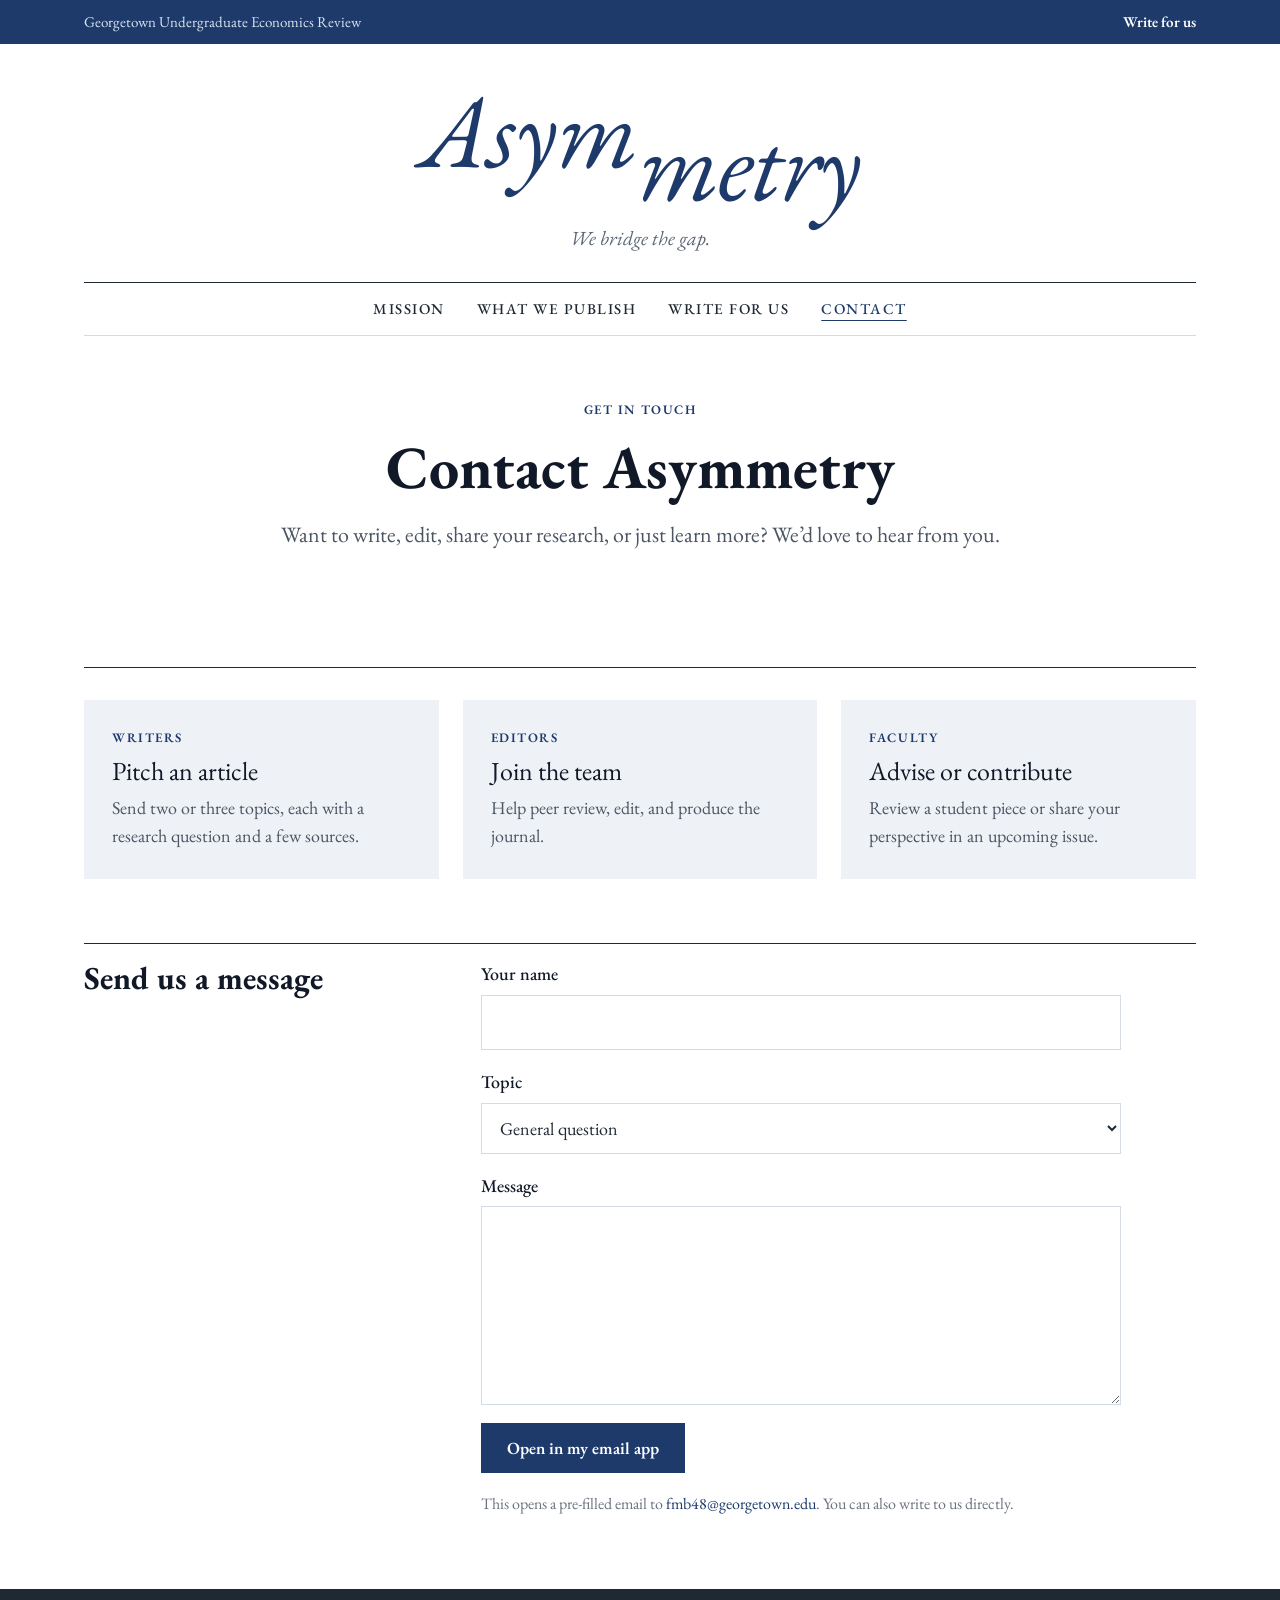
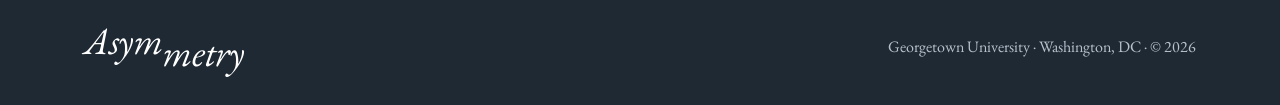
==== contact.html @ 002b7137 "Add contact page Co-Authored-By: Claude Opus 5.5 (1M context) <noreply@anthropic.com> Claude-Session" ====
<!doctype html>
<html lang="en">
<head>
  <meta charset="utf-8">
  <meta name="viewport" content="width=device-width, initial-scale=1">
  <title>Contact | Asymmetry</title>
  <meta name="description" content="Asymmetry is Georgetown's undergraduate economics review: student research, faculty perspectives, and commentary on current economic issues.">
  <link rel="preconnect" href="https://fonts.googleapis.com">
  <link rel="preconnect" href="https://fonts.gstatic.com" crossorigin>
  <link href="https://fonts.googleapis.com/css2?family=EB+Garamond:ital,wght@0,400;0,500;0,600;0,700;1,400;1,500&display=swap" rel="stylesheet">
  <link rel="stylesheet" href="assets/style.css">
  <link rel="icon" href="assets/favicon.svg" type="image/svg+xml">
</head>
<body>
  <div class="topbar">
    <div class="wrap topbar-inner">
      <span>Georgetown Undergraduate Economics Review</span>
      <a href="index.html#write">Write for us</a>
    </div>
  </div>

  <header class="masthead">
    <div class="wrap">
      <a class="logo" href="index.html#top" aria-label="Asymmetry home">Asym<span class="drop">metry</span></a>
      <p class="tagline">We bridge the gap.</p>
      <nav class="sections" aria-label="Sections">
        <a href="index.html#mission">Mission</a>
        <a href="index.html#publish">What we publish</a>
        <a href="index.html#write">Write for us</a>
        <a href="contact.html" aria-current="page">Contact</a>
      </nav>
    </div>
  </header>

  <main class="wrap">
    <section class="launch">
      <p class="kicker">Get in touch</p>
      <h1>Contact Asymmetry</h1>
      <p class="dek">Want to write, edit, share your research, or just learn more? We’d love to hear from you.</p>
    </section>

    <section class="block">
      <div class="contact-grid">
        <a class="contact-card" href="mailto:fmb48@georgetown.edu?subject=Asymmetry%3A%20Writing%20proposal">
          <span class="kicker">Writers</span>
          <span class="headline">Pitch an article</span>
          <span>Send two or three topics, each with a research question and a few sources.</span>
        </a>
        <a class="contact-card" href="mailto:fmb48@georgetown.edu?subject=Asymmetry%3A%20Joining%20the%20team">
          <span class="kicker">Editors</span>
          <span class="headline">Join the team</span>
          <span>Help peer review, edit, and produce the journal.</span>
        </a>
        <a class="contact-card" href="mailto:fmb48@georgetown.edu?subject=Asymmetry%3A%20Faculty">
          <span class="kicker">Faculty</span>
          <span class="headline">Advise or contribute</span>
          <span>Review a student piece or share your perspective in an upcoming issue.</span>
        </a>
      </div>
    </section>

    <section class="block about">
      <h2>Send us a message</h2>
      <form class="contact-form" id="contact-form">
        <label>Your name<input name="name" type="text" required autocomplete="name"></label>
        <label>Topic
          <select name="topic">
            <option>General question</option>
            <option>Writing proposal</option>
            <option>Joining the team</option>
            <option>Faculty</option>
          </select>
        </label>
        <label>Message<textarea name="message" rows="6" required></textarea></label>
        <button class="btn" type="submit">Open in my email app</button>
        <p class="form-note">This opens a pre-filled email to <a href="mailto:fmb48@georgetown.edu">fmb48@georgetown.edu</a>. You can also write to us directly.</p>
      </form>
    </section>
  </main>

  <footer class="footer">
    <div class="wrap footer-inner">
      <span class="logo logo-small" aria-label="Asymmetry">Asym<span class="drop">metry</span></span>
      <span>Georgetown University · Washington, DC · &copy; <span id="year"></span></span>
    </div>
  </footer>

  <script src="assets/main.js"></script>
</body>
</html>
---- assets/style.css ----
:root {
  --navy: #1d3a6b;
  --ink: #111827;
  --text: #1f2933;
  --muted: #4b5563;
  --soft: #6b7280;
  --line: #d5dbe3;
  --line-soft: #e5e9ef;
  --wash: #eef2f7;
  --charcoal: #1f2933;
  --serif: "EB Garamond", Garamond, Georgia, serif;
  --logo: "EB Garamond", Garamond, Georgia, serif;
}

* { box-sizing: border-box; }
html { scroll-behavior: smooth; }
body { margin: 0; background: #fff; color: var(--text); font-family: var(--serif); font-size: 18px; line-height: 1.6; }
a { color: var(--navy); text-decoration: none; }
a:hover { text-decoration: underline; }
h1, h2, h3 { font-family: var(--serif); color: var(--ink); line-height: 1.15; }

.wrap { max-width: 1160px; margin: 0 auto; padding: 0 24px; }

/* Top bar */
.topbar { background: var(--navy); color: #dbe4f0; font-size: 15px; }
.topbar-inner { display: flex; justify-content: space-between; flex-wrap: wrap; gap: 8px; padding-top: 10px; padding-bottom: 10px; }
.topbar a { color: #fff; font-weight: 600; }

/* Masthead */
.masthead { text-align: center; padding-top: 32px; }
.logo {
  display: inline-block;
  font-family: var(--logo);
  font-style: italic;
  font-weight: 400;
  font-size: clamp(64px, 11vw, 104px);
  line-height: 1.05;
  letter-spacing: -0.01em;
  color: var(--navy);
  text-decoration: none !important;
}
.tagline { font-family: var(--serif); font-style: italic; color: #5b6676; font-size: 20px; margin: 4px 0 0; }
.sections {
  margin-top: 28px; padding: 14px 0;
  border-top: 1px solid var(--charcoal); border-bottom: 1px solid var(--line);
  display: flex; justify-content: center; flex-wrap: wrap; gap: 8px 32px;
  font-size: 15px; font-weight: 500; text-transform: uppercase; letter-spacing: .1em;
}
.sections a { color: var(--text); }

/* Shared bits */
.kicker { display: block; font-size: 13px; font-weight: 600; letter-spacing: .12em; text-transform: uppercase; color: var(--navy); margin: 0; }
.byline { display: block; font-size: 15px; color: var(--soft); margin: 0; }
.headline { display: block; font-family: var(--serif); color: var(--ink); line-height: 1.25; margin-top: 6px; }
.img-placeholder {
  background: #c9d4e3; aspect-ratio: 4 / 3;
  display: flex; align-items: center; justify-content: center;
  color: #3d4b5f; font-size: 14px; letter-spacing: .08em; text-transform: uppercase;
}
.img-placeholder.wide { aspect-ratio: 16 / 9; }

/* Launch */
.launch { text-align: center; max-width: 760px; margin: 0 auto; padding: 64px 0 24px; }
.launch h1 { font-size: clamp(38px, 6vw, 60px); margin: 12px 0 16px; }
.launch .dek { margin: 0 auto 28px; }
.launch .btn { display: inline-block; }

.pillars { display: grid; grid-template-columns: repeat(auto-fit, minmax(240px, 1fr)); gap: 32px; margin-top: 24px; }
.pillars p:not(.kicker) { margin: 8px 0 0; color: var(--muted); font-size: 20px; line-height: 1.5; }

/* Contact */
.sections a[aria-current] { color: var(--navy); text-decoration: underline; text-underline-offset: 6px; }
.contact-grid { display: grid; grid-template-columns: repeat(auto-fit, minmax(240px, 1fr)); gap: 24px; margin-top: 16px; }
.contact-card { display: flex; flex-direction: column; gap: 6px; padding: 28px; background: var(--wash); color: var(--muted); }
.contact-card:hover { background: #e2e8f1; text-decoration: none; }
.contact-card .headline { font-size: 26px; margin: 0; }
.contact-form { display: flex; flex-direction: column; gap: 18px; max-width: 640px; }
.contact-form label { display: flex; flex-direction: column; gap: 6px; font-weight: 500; color: var(--ink); }
.contact-form input, .contact-form select, .contact-form textarea {
  font: inherit; font-weight: 400; padding: 12px 14px; border: 1px solid var(--line); background: #fff; color: var(--text); border-radius: 0;
}
.contact-form input:focus, .contact-form select:focus, .contact-form textarea:focus { outline: 2px solid var(--navy); outline-offset: 1px; }
.contact-form .btn { align-self: flex-start; border: 0; cursor: pointer; font-family: inherit; }
.form-note { margin: 0; color: var(--soft); font-size: 16px; }

/* Lead */
.lead { display: flex; flex-wrap: wrap; gap: 40px; padding-top: 40px; }
.lead-story { flex: 999 1 560px; min-width: 0; }
.lead-story .kicker { margin-top: 20px; }
.lead-story h1 { font-size: clamp(34px, 5vw, 50px); margin: 8px 0 12px; }
.dek { font-family: var(--serif); font-size: 22px; line-height: 1.5; color: var(--muted); margin: 0 0 12px; }
.also { flex: 1 1 300px; min-width: 0; border-left: 1px solid var(--line); padding-left: 32px; display: flex; flex-direction: column; gap: 20px; }
.also .label { font-size: 13px; font-weight: 600; letter-spacing: .12em; text-transform: uppercase; color: var(--soft); margin: 0; }
.also-item { display: block; padding-bottom: 20px; border-bottom: 1px solid var(--line-soft); }
.also-item:last-child { border-bottom: 0; }
.also-item .headline { font-size: 24px; }
.also-item .byline { margin-top: 6px; }

/* Blocks */
.block { margin-top: 64px; border-top: 1px solid var(--charcoal); padding-top: 16px; }
.block-head { display: flex; justify-content: space-between; align-items: baseline; flex-wrap: wrap; gap: 8px; }
.block h2 { font-size: 32px; margin: 0; }
.grid4 { display: grid; grid-template-columns: repeat(auto-fit, minmax(240px, 1fr)); gap: 32px; margin-top: 24px; }
.card .kicker { margin-top: 14px; }
.card .headline { font-size: 23px; }

.about { display: grid; grid-template-columns: 1fr 2fr; gap: 40px; }
.prose { font-family: var(--serif); font-size: 21px; line-height: 1.6; color: #2d3642; }
.prose p { margin: 0 0 1em; }

.types { display: grid; grid-template-columns: repeat(auto-fit, minmax(230px, 1fr)); gap: 32px; margin-top: 24px; }
.types p:not(.kicker) { margin: 8px 0 0; color: var(--muted); }

.cta { margin-top: 48px; background: var(--wash); padding: 48px 40px; display: flex; flex-wrap: wrap; gap: 24px 48px; align-items: center; }
.cta > div { flex: 999 1 420px; }
.cta h3 { font-size: 36px; margin: 0 0 10px; }
.cta p { margin: 0; color: var(--muted); }
.btn { flex: 0 0 auto; background: var(--navy); color: #fff; padding: 14px 26px; font-weight: 600; font-size: 17px; }
.btn:hover { background: #0f2347; text-decoration: none; color: #fff; }

/* Footer */
.footer { margin-top: 72px; background: var(--charcoal); color: #b8c2cf; font-size: 16px; }
.footer-inner { display: flex; flex-wrap: wrap; justify-content: space-between; align-items: center; gap: 16px; padding-top: 32px; padding-bottom: 32px; }
/* The second half of the wordmark sits a little lower: the "asymmetry". */
.logo .drop { display: inline-block; vertical-align: -.32em; }
.logo-small { font-size: 38px; color: #fff; }

@media (max-width: 760px) {
  .also { border-left: 0; padding-left: 0; border-top: 1px solid var(--line); padding-top: 24px; }
  .about { grid-template-columns: 1fr; gap: 8px; }
  .cta { padding: 32px 24px; }
}
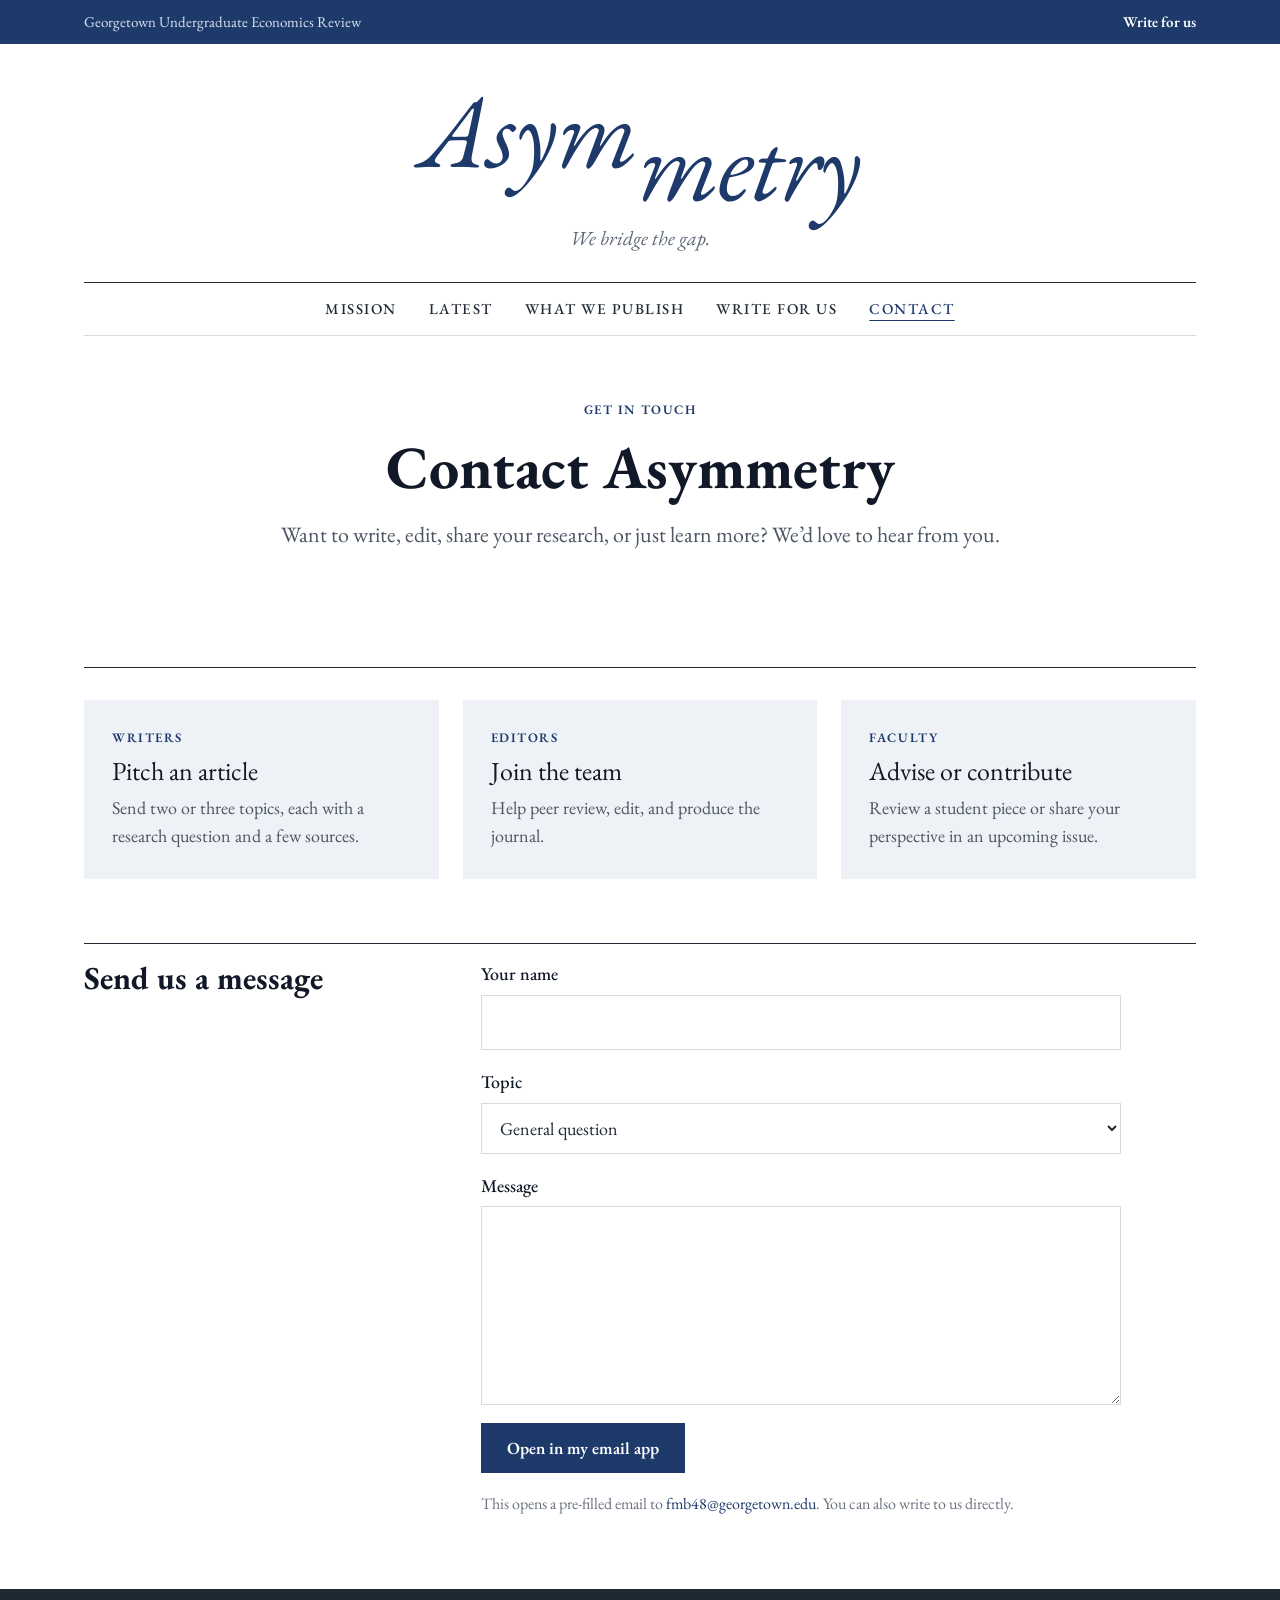
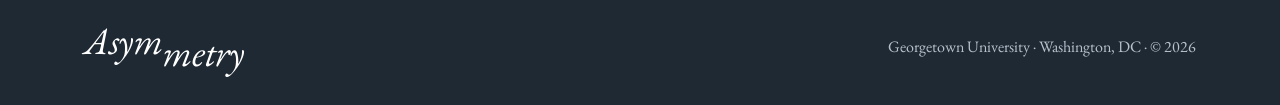
==== commit 962763cb: "Publish Chenxi Xu's caregiver tax credit article; move mission to top of homepage Co-Authored-By: Cl" ====
--- a/contact.html
+++ b/contact.html
@@ -24,7 +24,8 @@
       <a class="logo" href="index.html#top" aria-label="Asymmetry home">Asym<span class="drop">metry</span></a>
       <p class="tagline">We bridge the gap.</p>
       <nav class="sections" aria-label="Sections">
-        <a href="index.html#mission">Mission</a>
+        <a href="mission.html">Mission</a>
+        <a href="index.html#latest">Latest</a>
         <a href="index.html#publish">What we publish</a>
         <a href="index.html#write">Write for us</a>
         <a href="contact.html" aria-current="page">Contact</a>
--- a/assets/style.css
+++ b/assets/style.css
@@ -68,6 +68,44 @@
 .pillars { display: grid; grid-template-columns: repeat(auto-fit, minmax(240px, 1fr)); gap: 32px; margin-top: 24px; }
 .pillars p:not(.kicker) { margin: 8px 0 0; color: var(--muted); font-size: 20px; line-height: 1.5; }
 
+/* Homepage mission */
+.mission-top { text-align: center; max-width: 820px; margin: 0 auto; padding: 56px 0 8px; }
+.mission-top .kicker a { color: inherit; }
+.mission-lede { font-size: clamp(28px, 4vw, 40px); line-height: 1.25; color: var(--ink); margin: 14px 0 18px; }
+.mission-top .dek { margin: 0 auto 18px; }
+.text-link { font-weight: 600; font-size: 18px; }
+
+/* Featured article */
+.feature { display: flex; flex-wrap: wrap; gap: 32px; align-items: center; margin-top: 24px; color: inherit; }
+.feature:hover { text-decoration: none; }
+.feature:hover .headline { color: var(--navy); text-decoration: underline; text-decoration-thickness: 1px; text-underline-offset: 4px; }
+.feature-img { flex: 1 1 360px; min-width: 0; max-width: 100%; background: var(--wash); padding: 28px; aspect-ratio: 4 / 3; object-fit: contain; }
+.feature-text { flex: 1 1 380px; min-width: 0; display: flex; flex-direction: column; gap: 10px; }
+.feature .headline { font-size: clamp(28px, 3.4vw, 38px); font-weight: 600; line-height: 1.15; margin: 0; }
+.feature .dek { margin: 0; }
+.muted-note { margin: 32px 0 0; color: var(--soft); }
+
+/* Article page */
+.article { max-width: 720px; margin: 0 auto; padding-top: 40px; }
+.article-figure { margin: 0 0 32px; }
+.article-figure img { display: block; width: 100%; background: var(--wash); padding: 32px; aspect-ratio: 16 / 9; object-fit: contain; }
+.article-figure figcaption { margin-top: 8px; font-size: 15px; color: var(--soft); }
+.article h1 { font-size: clamp(34px, 5vw, 48px); margin: 8px 0 14px; }
+.article .dek { font-style: italic; }
+.article .byline { margin: 16px 0 0; padding-bottom: 24px; border-bottom: 1px solid var(--line); }
+.article-body { font-size: 21px; line-height: 1.7; color: #2d3642; padding-top: 12px; }
+.article-body p { margin: 0 0 1.1em; }
+.article-body sup a { text-decoration: none; padding: 0 1px; }
+.notes { margin-top: 40px; border-top: 1px solid var(--charcoal); padding-top: 16px; font-size: 16px; color: var(--muted); }
+.notes h2 { font-size: 24px; margin: 0 0 12px; }
+.notes ol { padding-left: 22px; margin: 0; }
+.notes li { margin-bottom: 10px; overflow-wrap: anywhere; }
+.back-link { display: inline-block; margin-top: 32px; font-weight: 600; }
+
+/* Heading that links to its own page */
+.heading-link { color: inherit; text-decoration: underline; text-decoration-thickness: 1px; text-underline-offset: 6px; text-decoration-color: var(--line); }
+.heading-link:hover { color: var(--navy); text-decoration-color: var(--navy); }
+
 /* Contact */
 .sections a[aria-current] { color: var(--navy); text-decoration: underline; text-underline-offset: 6px; }
 .contact-grid { display: grid; grid-template-columns: repeat(auto-fit, minmax(240px, 1fr)); gap: 24px; margin-top: 16px; }
